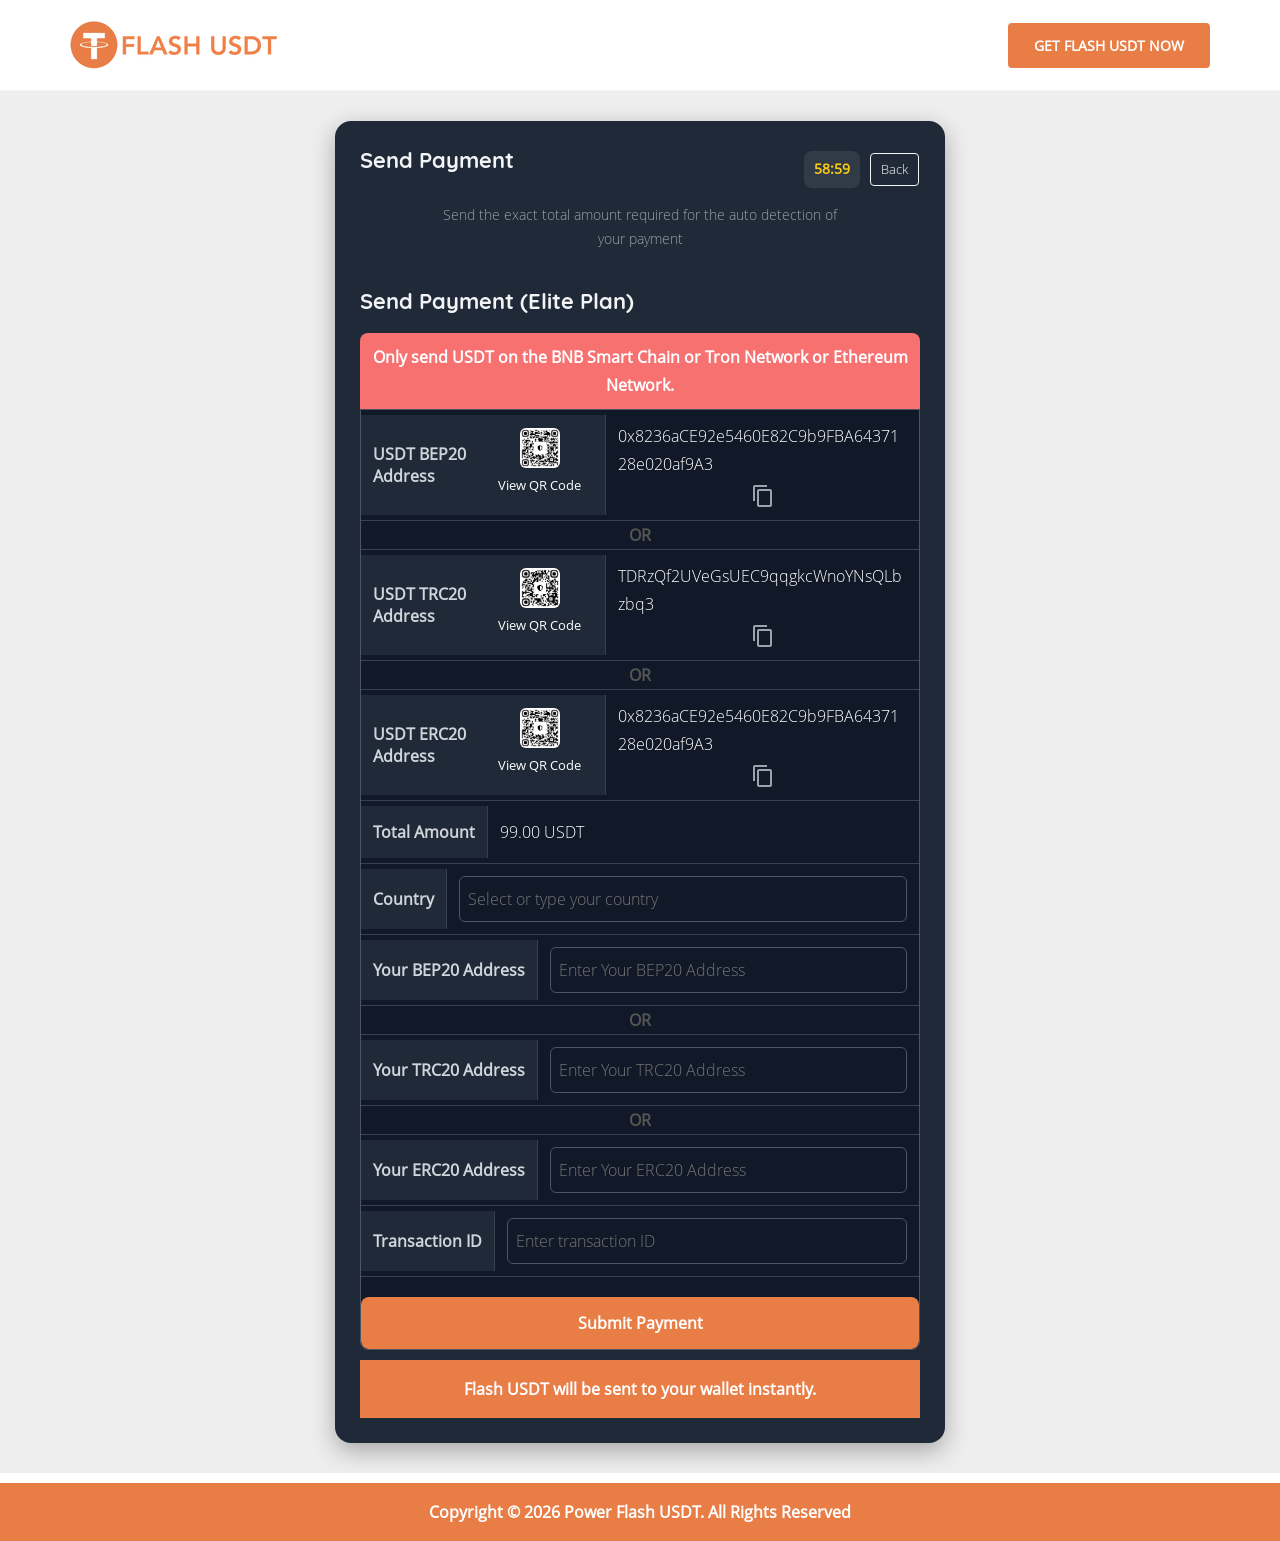
==== payment5255.html @ a3adeb6e "Add files via upload" ====
<!DOCTYPE html>
<html lang="zxx" class="js">


<!-- Mirrored from Powerflashusdt.com/payment?id=9 by HTTrack Website Copier/3.x [XR&CO'2014], Wed, 07 Jan 2026 14:05:28 GMT -->
<!-- Added by HTTrack --><meta http-equiv="content-type" content="text/html;charset=UTF-8" /><!-- /Added by HTTrack -->
<head>
    
    <meta name="viewport" content="width=device-width, initial-scale=1.0">
    <meta name="description" content="Purchase Power Flash USDT with ease and take advantage of hassle-free digital payments that are safe, quick, and dependable.
">
<meta name="keywords" content="Power Flash USDT, Buy Power Flash USDT, Transfer Power Flash USDT, Generate Power Flash USDT, Create Power Flash USDT, Sell Power Flash USDT"/>

    <link rel="shortcut icon" href="assets/images/favicon.png">
<title>Power Flash USDT | Buy Power Flash USDT | Transfer Power Flash USDT</title>
    <link rel="stylesheet" href="assets/css/vendor.bundle.css">
    <!-- Custom styles for this template -->
    <link href="assets/css/style.css" rel="stylesheet">
    <link href="assets/css/theme.css" rel="stylesheet">
    <link href="assets/css/poornima.css" rel="stylesheet">
    
    


</head><body>


    <header class="site-header header-s1 is-sticky">


        <div class="navbar navbar-primary">
            <div class="container relative">

                <a class="navbar-brand" href="index.html">
                    <img class="logo logo-dark" alt="logo" src="assets/images/logo.png">
                  
                </a>

                <div class="navbar-header">
                    <button type="button" class="navbar-toggle collapsed" data-toggle="collapse" data-target="#mainnav" aria-expanded="false">
                        <a class="btn btn-header" href="index.html#plans">GET FLASH USDT NOW</a>

                    </button>

                </div>

                <nav class="navbar-collapse collapse" id="mainnav">
                    <ul class="nav navbar-nav">


                        <li class="quote-btn hidden-xs hidden-sm"><a class="btn" href="index.html#plans">GET FLASH USDT NOW</a></li>
                    </ul>
                </nav>

            </div>
        </div>


        <!-- End Banner/Slider -->
    </header><section class='bg-background'>
    <div class="crypto-payment-container">
        <div class="crypto-payment-header">
            <h1 class="crypto-title">Send Payment</h1>

            <div class="crypto-right">
                <div class="crypto-timer-box">
                    <span id="cryptoTimer" class="crypto-timer">59:00</span>
                </div>
                <a href="plan_details3cc1.html?slug=elite-plan" class="crypto-back-btn">Back</a>
            </div>
        </div>
        <p class="crypto-subtitle">
            Send the exact total amount required for the auto detection of<br>
            your payment
        </p>
        <h1 class="crypto-title">Send Payment (Elite Plan)</h1>
        <div class="crypto-warning">
            Only send USDT on the BNB Smart Chain or Tron Network or Ethereum Network.
        </div>
        <form method="POST" action="#" class="crypto-table" onsubmit="return validateForm()">
            <input type="hidden" name="plan_id" value="8">
            <div class="crypto-row">
                <div class="crypto-label">
                    <div class="label-text">
                        USDT BEP20<br>Address
                    </div>
                    <div class="qr-wrapper">
                        <img src="upload/qrcode/bep.jpg" alt="BEP20 QR Code" class="qr-code" id="bepQrCode">
                        <button class="view-btn" id="bepViewBtn">View QR Code</button>
                    </div>
                </div>

                <div class="crypto-value">
                    <span id="cryptoAddress">0x8236aCE92e5460E82C9b9FBA6437128e020af9A3</span>
                    <svg id="cryptoCopyIcon" class="crypto-copy-icon" viewBox="0 0 24 24" fill="currentColor" onclick="copyCryptoAddress()">
                        <path d="M16 1H4c-1.1 0-2 .9-2 2v14h2V3h12V1zm3 4H8c-1.1 0-2 .9-2 2v14c0 1.1.9 2 2 2h11c1.1 0 2-.9 2-2V7c0-1.1-.9-2-2-2zm0 16H8V7h11v14z" />
                    </svg>
                </div>
            </div>

            <div class="crypto-or">OR</div>

            <div class="crypto-row">
                <div class="crypto-label">
                    <div class="label-text">
                        USDT TRC20<br>Address
                    </div>
                    <div class="qr-wrapper">
                        <img src="upload/qrcode/trc.jpg" alt=" TRC20 QR Code" class="qr-code" id="trcQrCode">
                        <button class="view-btn" id="trcViewBtn">View QR Code</button>
                    </div>
                </div>

                <div class="crypto-value">
                    <span id="cryptoTRCAddress">TDRzQf2UVeGsUEC9qqgkcWnoYNsQLbzbq3</span>
                    <svg id="cryptoTRCCopyIcon" class="crypto-copy-icon" viewBox="0 0 24 24" fill="currentColor" onclick="copyCryptoTRCAddress()">
                        <path d="M16 1H4c-1.1 0-2 .9-2 2v14h2V3h12V1zm3 4H8c-1.1 0-2 .9-2 2v14c0 1.1.9 2 2 2h11c1.1 0 2-.9 2-2V7c0-1.1-.9-2-2-2zm0 16H8V7h11v14z" />
                    </svg>
                </div>
            </div>

            <div class="crypto-or">OR</div>

            <div class="crypto-row">
                <div class="crypto-label">
                    <div class="label-text">
                        USDT ERC20<br>Address
                    </div>
                    <div class="qr-wrapper">
                        <img src="upload/qrcode/bep.jpg" alt="ERC20 QR Code" class="qr-code" id="ercQrCode">
                        <button class="view-btn" id="ercViewBtn">View QR Code</button>
                    </div>
                </div>

                <div class="crypto-value">
                    <span id="cryptoERCAddress">0x8236aCE92e5460E82C9b9FBA6437128e020af9A3</span>
                    <svg id="cryptoERCCopyIcon" class="crypto-copy-icon" viewBox="0 0 24 24" fill="currentColor" onclick="copyCryptoERCAddress()">
                        <path d="M16 1H4c-1.1 0-2 .9-2 2v14h2V3h12V1zm3 4H8c-1.1 0-2 .9-2 2v14c0 1.1.9 2 2 2h11c1.1 0 2-.9 2-2V7c0-1.1-.9-2-2-2zm0 16H8V7h11v14z" />
                    </svg>
                </div>
            </div>
            <div class="crypto-row">
                <div class="crypto-label">Total Amount</div>
                <div class="crypto-value">99.00 USDT</div>
            </div>

            <div class="crypto-row">
                <div class="crypto-label">Country</div>
                <div class="crypto-value">
                    <input list="countries" name="country" id="countryInput" class="crypto-input desktop-only"
                        placeholder="Select or type your country">

                    <datalist id="countries"></datalist>
                    <select id="countrySelect" name="country" class="crypto-input mobile-only">
                        <option value="">Select your country</option>
                    </select>
                </div>
            </div>

            <div class="crypto-row">
                <div class="crypto-label">Your BEP20 Address</div>
                <div class="crypto-value">
                    <input type="text"
                        id="bep20_address"
                        name="bep20_address"
                        class="crypto-input"
                        placeholder="Enter Your BEP20 Address">
                </div>
            </div>
            <div class="crypto-or">OR</div>
            <div class="crypto-row">
                <div class="crypto-label">Your TRC20 Address</div>
                <div class="crypto-value">
                    <input type="text"
                        id="trc20_address"
                        name="trc20_address"
                        class="crypto-input"
                        placeholder="Enter Your TRC20 Address">
                </div>
            </div>
            <div class="crypto-or">OR</div>
            <div class="crypto-row">
                <div class="crypto-label">Your ERC20 Address</div>
                <div class="crypto-value">
                    <input type="text"
                        id="erc20_address"
                        name="erc20_address"
                        class="crypto-input"
                        placeholder="Enter Your ERC20 Address">
                </div>
            </div>
            <div class="crypto-row">
                <div class="crypto-label">Transaction ID</div>
                <div class="crypto-value">
                    <input type="text"
                        name="transaction_id"
                        class="crypto-input"
                        placeholder="Enter transaction ID"
                        required
                        minlength="64"
                        pattern="[A-Za-z0-9]+"
                        oninvalid="this.setCustomValidity('Please enter exact Transaction hash/id.')"
                        oninput="this.setCustomValidity('')">

                </div>
            </div>

            <button type="submit" class="crypto-submit-btn">Submit Payment</button>
        </form>
        
        <p class="crypto-footer">
            Flash USDT will be sent to your wallet instantly.
        </p>
    </div>
</section>


<div id="bepModal" class="modal">
    <div class="modal-content">
        <span class="close">&times;</span>
        <h3>USDT BEP20 QR Code</h3>
        <img src="upload/qrcode/bep.jpg" alt=" BEP20 QR Code">
    </div>
</div>

<div id="trcModal" class="modal">
    <div class="modal-content">
        <span class="close">&times;</span>
        <h3>USDT TRC20 QR Code</h3>
        <img src="upload/qrcode/trc.jpg" alt=" TRC20 QR Code">
    </div>
</div>

<div id="ercModal" class="modal">
    <div class="modal-content">
        <span class="close">&times;</span>
        <h3>USDT ERC20 QR Code</h3>
        <img src="upload/qrcode/bep.jpg" alt="ERC20 QR Code" >
    </div>
</div><!-- Copyright -->
<div class="crypto-footer">
    <div class="container">
        <p>Copyright &copy; 2026 Power Flash USDT. All Rights Reserved</p>
    </div>
</div>

<!-- End Copyright --><script src="assets/js/jquery.bundle.js"></script>
<script src="assets/js/script.js"></script>
<script>
    (function(b, i, t, C, O, I, N) {
        window.addEventListener('load', function() {
            if (b.getElementById(C)) return;
            I = b.createElement(i), N = b.getElementsByTagName(i)[0];
            I.src = t;
            I.id = C;
            N.parentNode.insertBefore(I, N);
        }, false)
    })(document, 'script', 'https://www.bitcoin.com:443/', 'btcwdgt');
</script>
<script>
    const timerElement = document.getElementById('cryptoTimer');

    let minutes = 59;
    let seconds = 0;

    function updateTimer() {

        seconds--;
        if (seconds < 0) {
            seconds = 59;
            minutes--;
        }


        if (minutes < 0) {
            clearInterval(timerInterval);
            timerElement.textContent = "00:00";
            return;
        }


        const formattedMinutes = minutes.toString().padStart(2, '0');
        const formattedSeconds = seconds.toString().padStart(2, '0');
        timerElement.textContent = `${formattedMinutes}:${formattedSeconds}`;
    }


    const timerInterval = setInterval(updateTimer, 1000);
</script>
<script>
    function copyCryptoAddress() {
        const addressElement = document.getElementById('cryptoAddress');
        const copyIcon = document.getElementById('cryptoCopyIcon');
        const address = addressElement.textContent.trim();


        if (navigator.clipboard) {
            navigator.clipboard.writeText(address).catch(err => console.error(err));
        } else {

            const textarea = document.createElement('textarea');
            textarea.value = address;
            document.body.appendChild(textarea);
            textarea.select();
            document.execCommand('copy');
            document.body.removeChild(textarea);
        }


        copyIcon.innerHTML = `<path fill="green" d="M9 16.2l-3.5-3.5 1.4-1.4L9 13.4l7.1-7.1 1.4 1.4z"/>`;


        setTimeout(() => {
            copyIcon.innerHTML = `<path d="M16 1H4c-1.1 0-2 .9-2 2v14h2V3h12V1zm3 4H8c-1.1 0-2 .9-2 2v14c0 1.1.9 2 2 2h11c1.1 0 2-.9 2-2V7c0-1.1-.9-2-2-2zm0 16H8V7h11v14z"/>`;
        }, 2000);
    }
</script>
<script>
    function copyCryptoTRCAddress() {
        const addressElement = document.getElementById('cryptoTRCAddress');
        const copyIcon = document.getElementById('cryptoTRCCopyIcon');
        const address = addressElement.textContent.trim();

        if (navigator.clipboard) {
            navigator.clipboard.writeText(address).catch(err => console.error(err));
        } else {
            const textarea = document.createElement('textarea');
            textarea.value = address;
            document.body.appendChild(textarea);
            textarea.select();
            document.execCommand('copy');
            document.body.removeChild(textarea);
        }

        copyIcon.innerHTML = `<path fill="green" d="M9 16.2l-3.5-3.5 1.4-1.4L9 13.4l7.1-7.1 1.4 1.4z"/>`;

        setTimeout(() => {
            copyIcon.innerHTML = `<path d="M16 1H4c-1.1 0-2 .9-2 2v14h2V3h12V1zm3 4H8c-1.1 0-2 .9-2 2v14c0 1.1.9 2 2 2h11c1.1 0 2-.9 2-2V7c0-1.1-.9-2-2-2zm0 16H8V7h11v14z"/>`;
        }, 2000);
    }
</script>
<script>
    function copyCryptoERCAddress() {
        const addressElement = document.getElementById('cryptoERCAddress');
        const copyIcon = document.getElementById('cryptoERCCopyIcon');
        const address = addressElement.textContent.trim();

        if (navigator.clipboard) {
            navigator.clipboard.writeText(address).catch(err => console.error(err));
        } else {
            const textarea = document.createElement('textarea');
            textarea.value = address;
            document.body.appendChild(textarea);
            textarea.select();
            document.execCommand('copy');
            document.body.removeChild(textarea);
        }

        copyIcon.innerHTML = `<path fill="green" d="M9 16.2l-3.5-3.5 1.4-1.4L9 13.4l7.1-7.1 1.4 1.4z"/>`;

        setTimeout(() => {
            copyIcon.innerHTML = `<path d="M16 1H4c-1.1 0-2 .9-2 2v14h2V3h12V1zm3 4H8c-1.1 0-2 .9-2 2v14c0 1.1.9 2 2 2h11c1.1 0 2-.9 2-2V7c0-1.1-.9-2-2-2zm0 16H8V7h11v14z"/>`;
        }, 2000);
    }
</script>
<script>
    document.getElementById('thankYouPopup').style.display = 'flex';

    function closePopup() {
        document.getElementById('thankYouPopup').style.display = 'none';
    }
</script>
<script>
    document.querySelector("form").addEventListener("submit", function(e) {
        const txId = document.querySelector("input[name='transaction_id']").value.trim();

        if (!/^[a-zA-Z0-9]+$/.test(txId) || txId.length < 60) {
            alert("Transaction ID must be alphanumeric and at least 60 characters long.");
            e.preventDefault();
        }
    });
</script>
<script>
fetch('https://restcountries.com/v3.1/all?fields=name,cca2')
  .then(response => response.json())
  .then(data => {
    data.sort((a, b) => a.name.common.localeCompare(b.name.common));
    const datalist = document.getElementById('countries');
    data.forEach(country => {
      const option = document.createElement('option');
      option.value = country.name.common;
      datalist.appendChild(option);
    });
    const select = document.getElementById('countrySelect');
    data.forEach(country => {
      const opt = document.createElement('option');
      opt.value = country.name.common;
      opt.textContent = country.name.common;
      select.appendChild(opt);
    });
  })
  .catch(error => console.error('Error fetching countries:', error));
</script>
<script>
    function validateForm() {
        const bep20 = document.getElementById("bep20_address").value.trim();
        const trc20 = document.getElementById("trc20_address").value.trim();
        const erc20 = document.getElementById("erc20_address").value.trim();
        const country = document.getElementById("countryInput").value.trim() || document.getElementById("countrySelect").value.trim();
        const txId = document.querySelector("input[name='transaction_id']").value.trim();

        if (bep20 === "" && trc20 === "" && erc20 === "") {
            alert("Please enter at least one wallet address (BEP20, TRC20, or ERC20).");
            return false;
        }

        if (country === "") {
            alert("Please select your country.");
            return false;
        }

        if (!/^[a-zA-Z0-9]+$/.test(txId) || txId.length < 64) {
            alert("Transaction ID must be alphanumeric and at least 64 characters long.");
            return false;
        }

        return true;
    }

    function closePopup() {
        document.getElementById("thankYouPopup").style.display = "none";
    }
</script>
<script>
function setupModal(openBtnId, qrId, modalId) {
  const modal = document.getElementById(modalId);
  const openBtn = document.getElementById(openBtnId);
  const qrImg = document.getElementById(qrId);
  const closeBtn = modal.querySelector(".close");

  openBtn.onclick = qrImg.onclick = () => { modal.style.display = "flex"; };
  closeBtn.onclick = () => { modal.style.display = "none"; };

  window.addEventListener("click", e => {
    if (e.target === modal) modal.style.display = "none";
  });
}

setupModal("bepViewBtn", "bepQrCode", "bepModal");
setupModal("trcViewBtn", "trcQrCode", "trcModal");
setupModal("ercViewBtn", "ercQrCode", "ercModal");
</script>
</body>


<!-- Mirrored from Powerflashusdt.com/payment?id=9 by HTTrack Website Copier/3.x [XR&CO'2014], Wed, 07 Jan 2026 14:05:28 GMT -->
</html>
---- assets/css/theme.css ----
/*!
Template :	CryptoCoin @by Softnio
Preset   :	Default
Version	 :	1.0.1
Updated	 :	01.29.2018
*/
h1.color-secondary, h2.color-secondary, h3.color-secondary, h4.color-secondary, h5.color-secondary, h6.color-secondary, .h1.color-secondary, .h2.color-secondary, .h3.color-secondary, .h4.color-secondary, .h5.color-secondary, .h6.color-secondary { color: #e97d46; }
h1.color-primary, h2.color-primary, h3.color-primary, h4.color-primary, h5.color-primary, h6.color-primary, .h1.color-primary, .h2.color-primary, .h3.color-primary, .h4.color-primary, .h5.color-primary, .h6.color-primary { color: #e97d46; }

h1 span, h2 span, h3 span, h4 span, h5 span, h6 span { color: #e97d46; }

.heading-section.color-secondary { color: #e97d46; }
.heading-section.color-primary { color: #e97d46; }

.heading-sm-lead.color-primary, .heading-md-lead.color-primary { color: #e97d46; }
.heading-sm-lead.color-secondary, .heading-md-lead.color-secondary { color: #e97d46; }

.with-line::after { background-color: #e97d46; }

blockquote p:last-child strong { color: #e97d46; }

a { color: #e97d46; }
a:hover, a:focus, a:active { color: #e97d46; }

.color-primary { color: #e97d46; }

.color-secondary { color: #e97d46; }

.bg-primary { background: #e97d46; }

.bg-secondary { background: #e97d46; }

.bg-light-primary { background-color: rgba(247, 146, 26, 0.1); }

.bg-light-secondary { background-color: rgba(247, 146, 26, 0.1); }

.accordion .panel-title a { color: #e97d46; }
.accordion.filled .panel-title a { color: #e97d46; }

.icon-box { color: #e97d46; }
.icon-box.sqaure, .icon-box.round, .icon-box.circle { border-color: #e97d46; }
.icon-box.icon-bg { background-color: #e97d46; }
.icon-box.icon-bg-alt { background-color: #e97d46; }
.icon-box.light.icon-bg { color: #e97d46; }
.icon-box.style-s1, .icon-box.style-s2 { background-color: #e97d46; }
.icon-box.style-s2 { background-color: #e97d46; }
.icon-box.style-s3, .icon-box.style-s4 { border-color: #e97d46; color: #e97d46; }
.icon-box.style-s4 { border-color: #e97d46; color: #e97d46; }

.image-slice .section-bg:not(.section-bg-r):after { background: #e97d46; }
.image-slice .section-bg.section-bg-alt:not(.section-bg-r):after { background: #e97d46; }

.has-bg.bg-primary:after { background-color: #e97d46; }
.has-bg.bg-secondary:after { background-color: #e97d46; }

.tab-custom .nav-tabs li:last-child a { border-right-color: #e97d46; }
.tab-custom .nav-tabs li > a { border: 1px solid #e97d46; }
.tab-custom .nav-tabs li.active > a, .tab-custom .nav-tabs li.active > a:hover, .tab-custom .nav-tabs li.active > a:focus, .tab-custom .nav-tabs li > a:hover, .tab-custom .nav-tabs li > a:focus { background: #e97d46; border-color: #e97d46; }

.feature-intro a.btn-link { color: #e97d46; }

.owl-dots .owl-dot { border: 1px solid #e97d46; }
.owl-dots .owl-dot.active { background: #e97d46; }

.owl-theme .owl-nav .owl-prev, .owl-theme .owl-nav .owl-next { color: #e97d46; opacity: 1; }
.owl-theme .owl-nav .owl-prev:hover, .owl-theme .owl-nav .owl-next:hover { background: #e97d46; }

.copyright .social li a:hover, .copyright .social li a:focus { color: #e97d46; }

.pagination li.active a { background: #e97d46; border-color: #e97d46; }
.pagination li a { color: #e97d46; }
.pagination li a:hover, .pagination li a:focus { background: #e97d46; border-color: #e97d46; }

.site-header .quote-btn .btn { background-color: #e97d46; border: 2px solid #e97d46; }
.site-header .quote-btn .btn:hover { border-color: #e97d46; color: #e97d46; }

.topbar .social li a:hover { color: #e97d46; }

.top-nav a:hover, .top-nav a:focus { color: #e97d46; }

.top-contact .fa { border: 1px solid #e97d46; color: #e97d46; }
.top-contact a:hover { color: #e97d46; }

.header-top .social li a { color: #e97d46; }
.header-top .social.social-s2 li a { background: #e97d46; border: 1px solid #e97d46; }

.social.social-s2 li a { background: #e97d46; border: 1px solid #e97d46; }
.social.social-s2 li a:hover { color: #e97d46; }
.social.social-v2 li { border: 1px solid #e97d46; }

.navbar-nav > li.active > a, .navbar-nav > li > a:hover, .navbar-nav > li > a:focus { color: #e97d46; background: transparent; }
.navbar-nav .dropdown-menu li:hover > a { color: #e97d46; }
.navbar-nav .dropdown-menu li:hover.has-children:after { border-left-color: #e97d46; }
.navbar-nav .dropdown-menu.active > a, .navbar-nav .dropdown-menu li > a:hover, .navbar-nav .dropdown-menu li > a:focus { color: #e97d46; }
.navbar-nav .dropdown-menu > .active > a, .navbar-nav .dropdown-menu > .active > a:focus, .navbar-nav .dropdown-menu > .active > a:hover { color: #e97d46; }

.site-header.is-transparent .topbar a:not(.btn):hover { color: #e97d46; }
.site-header.is-transparent .topbar .social li a { color: #e97d46; }
.site-header.is-transparent .dropdown-menu li:hover.has-children:after { border-left-color: #e97d46; }
.site-header.is-transparent.has-fixed .navbar-nav > li.active > a, .site-header.is-transparent.has-fixed .navbar-nav > li > a:hover, .site-header.is-transparent.has-fixed .navbar-nav > li > a:focus { color: #e97d46; }
.site-header.is-transparent.has-fixed .navbar-nav > li > a .navbar-nav > li > a:not(.btn)::after { background-color: #e97d46; }
.site-header.header-dark .topbar { background: #ef8608; color: #fff; }
.site-header.header-dark .topbar .icon, .site-header.header-dark .topbar .fa, .site-header.header-dark .topbar a:hover { color: #e97d46; }
.site-header.header-dark .navbar { background: #e97d46; }
.site-header.header-s2 .navbar-nav li:hover > a { background: #e97d46; }
.site-header.header-s2 .navbar-nav li a:hover, .site-header.header-s2 .navbar-nav li a:focus { background: #e97d46; }
.site-header.header-s2 .navbar-nav li.active > a { background: #e97d46; }
.site-header.header-s2 .navbar-nav li.quote-btn .btn { background: #e97d46; border-color: #e97d46; }
.site-header.header-s2 .navbar-nav li.quote-btn .btn:hover { border-color: #cd7207; background: #cd7207; }
.site-header.header-s2 .navbar-nav .dropdown-menu li:hover > a { color: #e97d46; }
.site-header.header-s2 .navbar-nav .dropdown-menu li a:hover { color: #e97d46; }
.site-header.header-s2 .navbar-nav .dropdown-menu .active a:hover, .site-header.header-s2 .navbar-nav .dropdown-menu .active a:focus { color: #e97d46; }
.site-header.header-s2 .navbar-collapse ul.nav { background: #E0600C; }

.breadcrumb li:not(.active) a:hover { color: #e97d46; }

@media only screen and (max-width: 991px) { .navbar-toggle { background-color: #e97d46; }
  .navbar-header { background: #e97d46; }
  .navbar-nav li .dropdown-menu li a:hover, .navbar-nav li .dropdown-menu li a:focus { color: #e97d46; }
  .navbar-nav li .dropdown-menu > .active > a, .navbar-nav li .dropdown-menu > .active > a:hover, .navbar-nav li .dropdown-menu > .active > a:focus { color: #e97d46; }
  .navbar-nav > li.active a, .navbar-nav > li > a:hover, .navbar-nav > li > a:focus { color: #e97d46; }
  .site-header .navbar-collapse { color: #e97d46; }
  .site-header.is-transparent .navbar-nav > li.active > a, .site-header.is-transparent .navbar-nav > li > a:hover, .site-header.is-transparent .navbar-nav > li > a:focus { color: #e97d46; }
  .site-header.header-s2 .top-bar-wrap { border-bottom: 1px solid #fff1e0; }
  .site-header.header-s2 .navbar-collapse ul.nav { background: #fff; } }
.wgs-box a:hover, .wgs-box a:focus { color: #e97d46; }
.wgs-box .wgs-search .form-group .search-btn:hover { color: #e97d46; }
.wgs-box .tag-list li a:hover { border-color: #e97d46; }

.sidebar-right a:hover, .sidebar-right a:focus { color: #e97d46; }

.btn { border: 2px solid #e97d46; background-color: #e97d46; }
.btn:hover, .btn:focus { border-color: #e97d46; }
.btn.btn-alt { background: #e97d46; border-color: #e97d46; }
.btn.btn-alt:hover, .btn.btn-alt:focus { border-color: #e97d46; }
.btn.btn-outline:hover, .btn.btn-outline:focus { background: #e97d46; border-color: #e97d46; }
.btn.btn-outline.btn-alt:hover, .btn.btn-outline.btn-alt:focus { color: #e97d46; }
.btn.btn-outline.btn-light:hover, .btn.btn-outline.btn-light:focus { background: #e97d46; border-color: #e97d46; }
.btn.btn-outline.btn-light.btn-alt:hover, .btn.btn-outline.btn-light.btn-alt:focus { background: #e97d46; border-color: #e97d46; }
.btn.btn-outline.btn-color { color: #e97d46; border-color: #e97d46; }
.btn.btn-outline.btn-color:hover, .btn.btn-outline.btn-color:focus { background: #e97d46; border-color: #e97d46; }
.btn.btn-outline.btn-color.btn-alt:hover, .btn.btn-outline.btn-color.btn-alt:focus { background: #e97d46; border-color: #e97d46; }
.btn.btn-light:not(.btn-outline) { color: #e97d46; }
.btn.btn-light:not(.btn-outline):hover, .btn.btn-light:not(.btn-outline):focus { background: #e97d46; border-color: #e97d46; }
.bg-primary .btn.btn-light:not(.btn-outline):hover, .bg-primary .btn.btn-light:not(.btn-outline):focus { background: #e97d46; border-color: #e97d46; }
.btn.btn-light:not(.btn-outline).btn-alt { color: #e97d46; }
.btn.btn-light:not(.btn-outline).btn-alt:hover, .btn.btn-light:not(.btn-outline).btn-alt:focus { background: #e97d46; border-color: #e97d46; }
.bg-secondary .btn.btn-light:not(.btn-outline).btn-alt:hover, .bg-secondary .btn.btn-light:not(.btn-outline).btn-alt:focus { background: #e97d46; border-color: #e97d46; }

.btn-link { color: #e97d46; }
.btn-link:hover { color: #e97d46; }

.btn-icon { background: #e97d46; }

.box.box-alt-bg { background: #fff1e0; }
.box.box-small-dot:hover { background: #e97d46; }
.box.box-small-dot .font-icon:before { background: #e97d46; }

.box-alt .pe { color: #e97d46; }
.box-alt.box-dot .image-icon:before { background: #e97d46; }

.tab-custom .active .box-alt h5 { color: #e97d46; }

.box-side-icon .pe { color: #e97d46; }

.box-miner h4, .box-miner .box-miner-title { background: #e97d46; }
.box-miner .box-miner-action { background: rgba(247, 146, 26, 0.02); }
.box-miner .box-miner-action:hover { background: #e97d46; }

.pricing-box { background: #fff1e0; }
.pricing-box.highlited { background: #e97d46; }
.pricing-box .pricing-sap:before { background: #e97d46; }
.pricing-box .pricing-sap:after { background: #e97d46; }

.text-block h2 span { color: #e97d46; }
.text-block ul li:before { color: #e97d46; }

.icon-block ul li:before { color: #e97d46; }

.video-block .video-play { background: #e97d46; }
.video-block .video-play:hover, .video-block .video-play:focus { color: #e97d46; }

.team-member .team-thumb .team-social li a:hover { color: #e97d46; border-color: #e97d46; }
.team-member:hover .team-info { background: #e97d46; }
.team-member .team-info .team-name { color: #e97d46; }

.testimonial-item .client-photo .fa { color: #e97d46; }
.testimonial-item.testimonial-s2 .client-photo { border-color: #e97d46; }

.blog-post .post-entry h5 a:hover { color: #e97d46; }

.post-single ul li:before { color: #e97d46; }

.steps .step-number { background: #e97d46; }

.active .steps h4 { color: #e97d46; }

.cta-small { background: #e97d46; }

.contact-information .contact-entry h6 span { color: #e97d46; }
---- assets/css/poornima.css ----
* {
  margin: auto;
}
.bg-background {
  background-color: #eee;
  padding: 30px;
}
.heading5 {
  color: #fff !important;
}

.plan-button {
  background-color: #fff !important;
  color: #e97d46 !important;
}
.plan-button:hover {
  background-color: #b13e03 !important;
  color: #fff !important;
  border-color: #fff !important;
}
.pricing-container {
  max-width: 750px;

  width: 100%;
  text-align: center;
}

.plan-title {
  font-size: 3rem;
  font-weight: bold;
  color: #e53e3e;
  margin-bottom: 10px;
  text-shadow: 2px 2px 4px rgba(0, 0, 0, 0.1);
}

.plan-subtitle {
  font-size: 1.1rem;
  color: #2b6cb0;
  margin-bottom: 40px;
  font-weight: 500;
}

.feature-item {
  background-color: #2d3748;
  color: white;
  padding: 20px;
  margin-bottom: 15px;
  border-radius: 8px;
  font-size: 2rem;
  font-weight: 500;
  border: 3px dotted #00d4aa;
  position: relative;
  box-shadow: 0 4px 6px rgba(0, 0, 0, 0.1);
}

.feature-item:hover {
  transform: translateY(-2px);
  transition: transform 0.2s ease;
}

.buy-button {
  background-color: #e97d46;
  color: white;
  font-size: 1.8rem;
  font-weight: bold;
  padding: 20px 60px;
  border: none;
  border-radius: 12px;
  cursor: pointer;
  margin: 30px;
  box-shadow: 0 6px 12px rgba(0, 0, 0, 0.2);
  transition: all 0.3s ease;
}

.buy-button:hover {
  background-color:#b13e03;
  transform: translateY(-3px);
  box-shadow: 0 8px 16px rgba(0, 0, 0, 0.3);
}

.buy-button:active {
  transform: translateY(-1px);
}

@media (max-width: 768px) {
  .plan-title {
    font-size: 2.5rem;
  }

  .feature-item {
    font-size: 1.1rem;
    padding: 18px;
  }

  .buy-button {
    font-size: 1.5rem;
    padding: 18px 50px;
  }
}

@media (max-width: 480px) {
  .plan-title {
    font-size: 2rem;
  }

  .feature-item {
    font-size: 1rem;
    padding: 16px;
  }

  .buy-button {
    font-size: 1.3rem;
    padding: 16px 40px;
  }
}

/* Main Container */
.crypto-payment-container {
  background: #1f2937; 
  padding: 25px;
  border-radius: 16px;
  box-shadow: 0px 8px 25px rgba(0, 0, 0, 0.3);
  color: white;
  max-width: 50%;
  width: 100%;
}

/* Mobile view */
@media (max-width: 768px) {
  .crypto-payment-container {
    max-width: 100%;
  }
  .bg-background {
    padding: 10px;
  }
}

/* Header */
.crypto-payment-header {
  display: flex;
  justify-content: space-between !important; /* title left, right items on the edge */
  align-items: center;
  width: 100%;
}

.crypto-title {
  font-size: 22px;
  font-weight: bold;
  color: #f3f4f6;
}

.crypto-right {
  display: flex;
  align-items: center;
  margin: 1px;
  gap: 10px;
}

.crypto-timer-box {
  background: rgba(255, 255, 255, 0.08);
  padding: 6px 10px;
  border-radius: 8px;
  font-size: 14px;
}

.crypto-timer {
  font-weight: bold;
  color: #facc15; /* yellow */
}

.crypto-back-btn {
  border: 1px solid #f3f4f6;
  color: white;
  padding: 4px 10px;
  border-radius: 4px;
  text-decoration: none;
  font-size: 13px;
  transition: background 0.2s ease;
}

.crypto-back-btn:hover {
  background: rgba(255, 255, 255, 0.15);
}

/* Subtitle */
.crypto-subtitle {
  text-align: center;
  font-size: 14px;
  color: #9ca3af;
  margin: 10px;
}

.crypto-warning {
  background: #f87171;
  color: white;
  font-weight: bold;
  padding: 10px;
  text-align: center;
  border-radius: 8px 8px 0 0;
}

/* Table Layout */
.crypto-table {
  border: 1px solid #4b5563;
  background: #111827;
  color: white;
  border-radius: 0 0 8px 8px;
  overflow: hidden;
}
.crypto-row {
  display: flex;
  border-bottom: 1px solid #374151;
}
.crypto-row:last-child {
  border-bottom: none;
}
.crypto-label {
  display: flex;
  padding: 12px;
  font-weight: bold;
  border-right: 1px solid #374151;
  white-space: nowrap;
  background: #1f2937;
  justify-content: space-between;
  gap: 20px;
  color: #d1d5db;
  margin: 5px 0;
  align-items: center;
}

.label-text {
  line-height: 1.4;
}

.qr-wrapper {
  display: flex;
  flex-direction: column;
  align-items: center;
  /* gap: 6px; */
}

.qr-code {
  width: 40px;
  height: 40px;
  cursor: pointer;
  border-radius: 6px;
  transition: transform 0.3s ease;
  background: #fff;
  padding: 1px
}

.qr-code:hover {
  transform: scale(1.05);
}

.view-btn {
  background:  #1f2937;;
  color: #fff;
  border: none;
  padding: 6px 12px;
  border-radius: 6px;
  font-size: 13px;
  font-weight: 500;
  cursor: pointer;
  transition: background 0.3s ease;
}
.modal {
  display: none;
  position: fixed;
  z-index: 1000;
  left: 0;
  top: 0;
  width: 100%;
  height: 100%;
  background-color: rgba(0,0,0,0.7);
  justify-content: center;
  align-items: center;
}

.modal-content {
  background: #111827;
  padding: 25px 20px;
  border-radius: 10px;
  text-align: center;
  color: #fff;
  width: 400px;
  position: relative;
  animation: popup 0.3s ease;
  box-shadow: 0 8px 25px rgba(0,0,0,0.4);
}

.modal-content h3 {
  margin-bottom: 10px;
  color: #d1d5db;
}


.close {
  position: absolute;
  right: 12px;
  top: 8px;
  font-size: 22px;
  color: #fff;
  cursor: pointer;
}

@keyframes popup {
  from { transform: scale(0.8); opacity: 0; }
  to { transform: scale(1); opacity: 1; }
}
.crypto-value {
  flex: 2;
  padding: 12px;
  display: flex;
  align-items: center;
  gap: 6px;
  flex-wrap: wrap;
  word-break: break-word;
}

.crypto-input {
  width: 100%;
  padding: 8px;
  border: 1px solid #4b5563;
  border-radius: 6px;
  background: #111827;
  color: white;
}
.crypto-input:focus {
  border-color: #e97d46;
  outline: none;
}

/* Copy Icon */
.crypto-copy-icon {
  width: 18px;
  height: 18px;
  cursor: pointer;
  color: #9ca3af;
  transition: color 0.2s ease-in-out;
}
.crypto-copy-icon:hover {
  color: #e97d46;
}

.crypto-submit-btn {
  width: 100%;
  background: #e97d46;
  color: white;
  padding: 12px;
  margin-top: 20px;
  font-size: 16px;
  font-weight: bold;
  border: none;
  border-radius: 8px;
  cursor: pointer;
  transition: background 0.2s ease-in-out;
}
.crypto-submit-btn:hover {
  background: #b13e03;
}

/* Footer */
.crypto-footer {
  text-align: center;
  font-size: 12px;
  color: #fff;
  margin-top: 10px;
}

/* Footer */
.crypto-footer {
  text-align: center;
  font-size: 16px;
  margin-top: 10px;
  font-weight: bold;
}
.crypto-footer {
  background: #e97d46;
  color: #fff;
  text-align: center;
  padding: 15px 0;
  font-size: 16px;
}
.crypto-copy-icon {
  width: 24px;
  height: 24px;
  cursor: pointer;
  transition: transform 0.2s ease;
}

.crypto-copy-icon.tick {
  transform: scale(1.2);
  color: green;
  transition: transform 0.2s ease, color 0.3s ease;
}
.copy-check-icon {
  width: 20px;
  height: 20px;
  margin-left: 8px;
  vertical-align: middle;
  transition: opacity 0.3s;
}

.thank-you-popup {
  position: fixed;
  top: 0;
  left: 0;
  right: 0;
  bottom: 0;
  background: rgba(0, 0, 0, 0.6);
  display: none;
  align-items: center;
  justify-content: center;
  z-index: 9999;
}

.thank-you-content {
  background: #fff;
  padding: 30px;
  border-radius: 10px;
  text-align: center;
  max-width: 400px;
  width: 90%;
  box-shadow: 0 5px 20px rgba(0, 0, 0, 0.3);
}

.thank-you-content button {
  margin-top: 20px;
  padding: 10px 20px;
  background: #4caf50;
  color: white;
  border: none;
  border-radius: 5px;
  cursor: pointer;
}

.thank-you-content button:hover {
  background: #45a049;
}
.desktop-only {
  display: block;
}
.mobile-only {
  display: none;
}

@media (max-width: 768px) {
  .desktop-only {
    display: none;
  }
  .mobile-only {
    display: block;
  }
}

.btn-header {
  padding: 0 0;
}
.crypto-or {
  text-align: center;
  font-size: 16px;
  color: #555;
  font-weight: 600;
  border-bottom: 1px solid #374151;
}
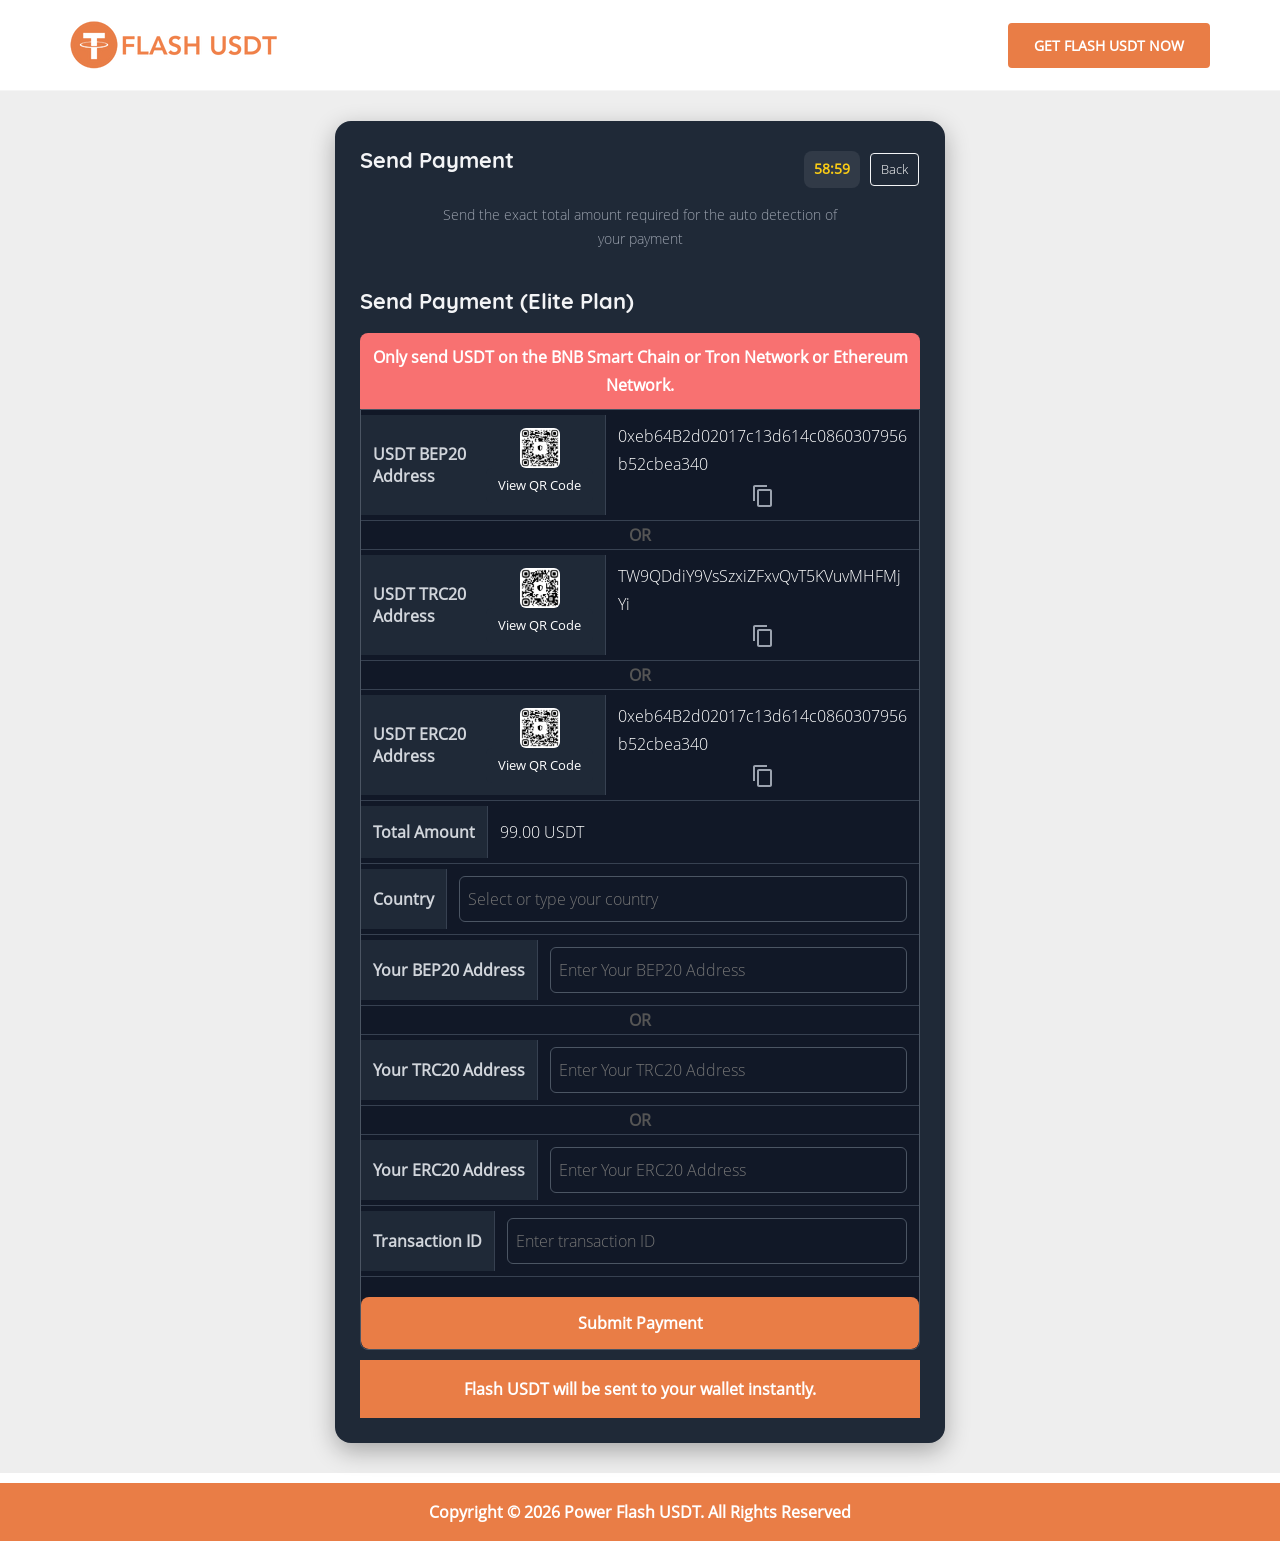
==== commit a98c7b60: "Update payment5255.html" ====
--- a/payment5255.html
+++ b/payment5255.html
@@ -91,7 +91,7 @@
                 </div>
 
                 <div class="crypto-value">
-                    <span id="cryptoAddress">0x8236aCE92e5460E82C9b9FBA6437128e020af9A3</span>
+                    <span id="cryptoAddress">0xeb64B2d02017c13d614c0860307956b52cbea340</span>
                     <svg id="cryptoCopyIcon" class="crypto-copy-icon" viewBox="0 0 24 24" fill="currentColor" onclick="copyCryptoAddress()">
                         <path d="M16 1H4c-1.1 0-2 .9-2 2v14h2V3h12V1zm3 4H8c-1.1 0-2 .9-2 2v14c0 1.1.9 2 2 2h11c1.1 0 2-.9 2-2V7c0-1.1-.9-2-2-2zm0 16H8V7h11v14z" />
                     </svg>
@@ -112,7 +112,7 @@
                 </div>
 
                 <div class="crypto-value">
-                    <span id="cryptoTRCAddress">TDRzQf2UVeGsUEC9qqgkcWnoYNsQLbzbq3</span>
+                    <span id="cryptoTRCAddress">TW9QDdiY9VsSzxiZFxvQvT5KVuvMHFMjYi</span>
                     <svg id="cryptoTRCCopyIcon" class="crypto-copy-icon" viewBox="0 0 24 24" fill="currentColor" onclick="copyCryptoTRCAddress()">
                         <path d="M16 1H4c-1.1 0-2 .9-2 2v14h2V3h12V1zm3 4H8c-1.1 0-2 .9-2 2v14c0 1.1.9 2 2 2h11c1.1 0 2-.9 2-2V7c0-1.1-.9-2-2-2zm0 16H8V7h11v14z" />
                     </svg>
@@ -133,7 +133,7 @@
                 </div>
 
                 <div class="crypto-value">
-                    <span id="cryptoERCAddress">0x8236aCE92e5460E82C9b9FBA6437128e020af9A3</span>
+                    <span id="cryptoERCAddress">0xeb64B2d02017c13d614c0860307956b52cbea340</span>
                     <svg id="cryptoERCCopyIcon" class="crypto-copy-icon" viewBox="0 0 24 24" fill="currentColor" onclick="copyCryptoERCAddress()">
                         <path d="M16 1H4c-1.1 0-2 .9-2 2v14h2V3h12V1zm3 4H8c-1.1 0-2 .9-2 2v14c0 1.1.9 2 2 2h11c1.1 0 2-.9 2-2V7c0-1.1-.9-2-2-2zm0 16H8V7h11v14z" />
                     </svg>
@@ -454,4 +454,4 @@
 
 
 <!-- Mirrored from Powerflashusdt.com/payment?id=9 by HTTrack Website Copier/3.x [XR&CO'2014], Wed, 07 Jan 2026 14:05:28 GMT -->
-</html>+</html>
